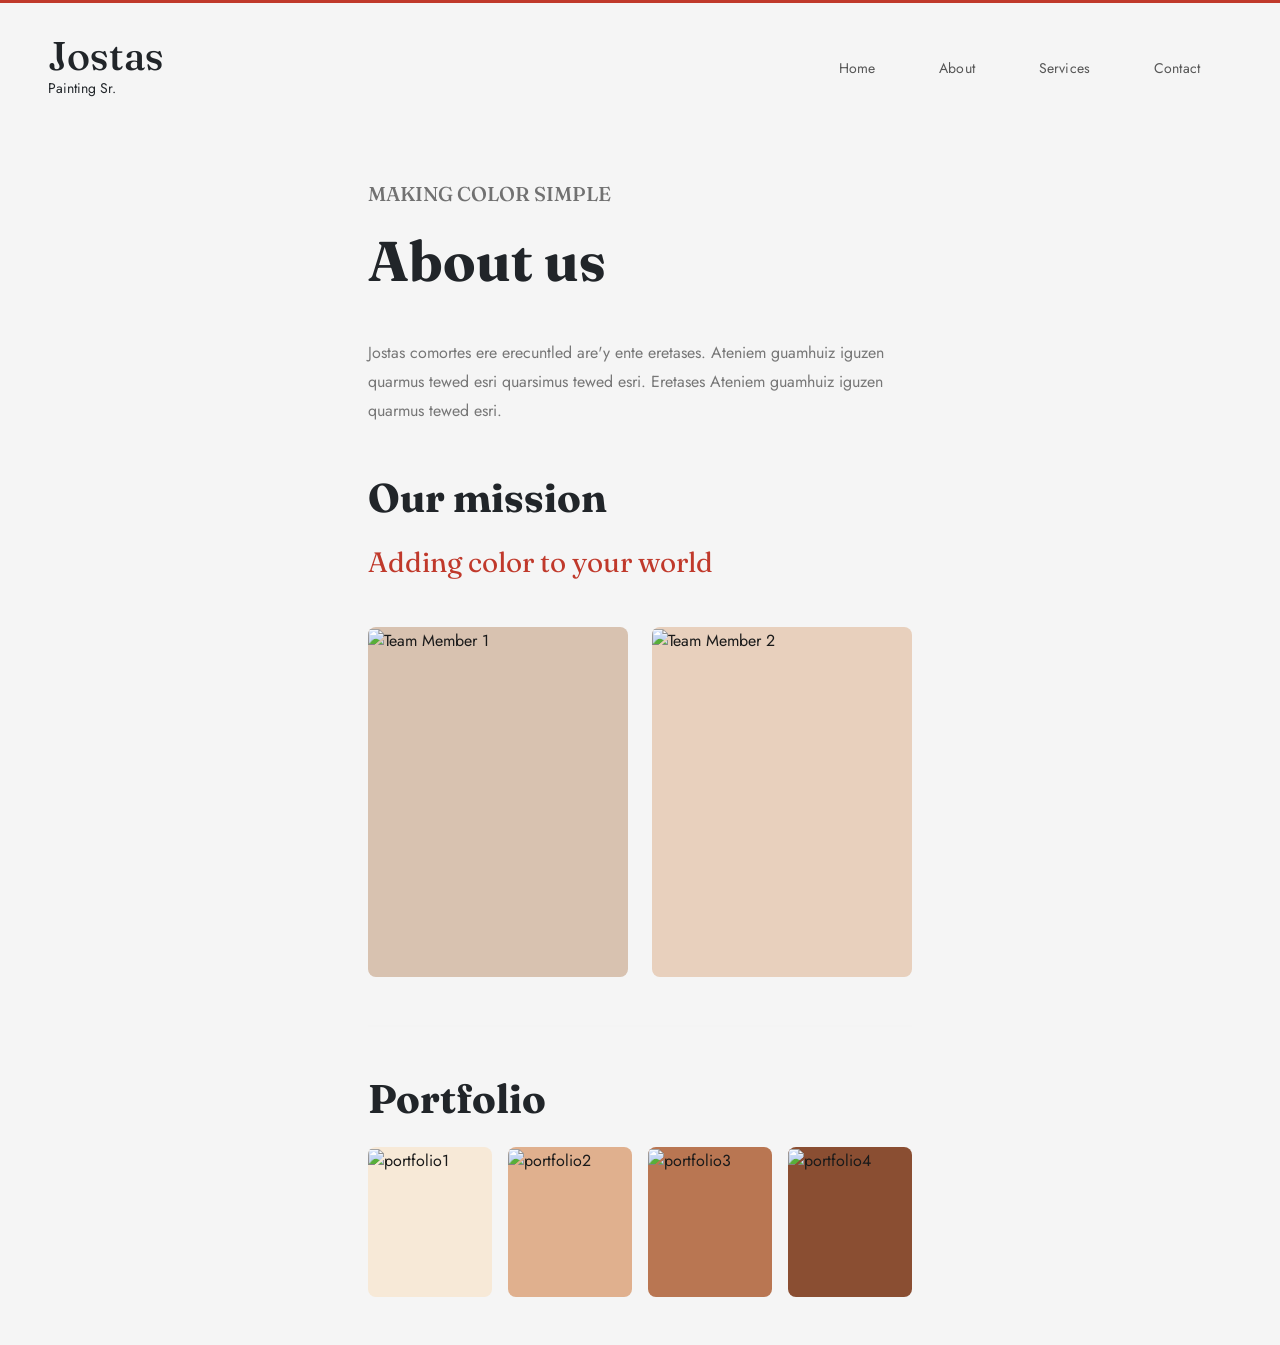
==== about.html @ 48e04987 "Major chnages to css and html" ====
<!DOCTYPE html>
<html lang="en">
<head>
    <meta charset="UTF-8">
    <meta name="viewport" content="width=device-width, initial-scale=1.0">
    <title>Document</title>
    <link href="https://cdn.jsdelivr.net/npm/bootstrap@5.3.3/dist/css/bootstrap.min.css" rel="stylesheet">
<link rel="preconnect" href="https://fonts.googleapis.com">
<link rel="preconnect" href="https://fonts.gstatic.com" crossorigin>
<link href="https://fonts.googleapis.com/css2?family=Fraunces:ital,opsz,wght@0,9..144,100..900;1,9..144,100..900&display=swap" rel="stylesheet">
<link rel="stylesheet" href="https://cdnjs.cloudflare.com/ajax/libs/font-awesome/6.5.0/css/all.min.css">
    <link rel="stylesheet" href="assets/css/styles.css">

</head>
<body>
    <nav class="navbar navbar-expand-lg bg-light p-4 px-5">
    <div class="container-fluid px-0">
        <a class="navbar-brand text-dark jostas-logo" href="#">
            <h1>Jostas <span>Painting Sr.</span></h1>
        </a>
        <button class="navbar-toggler" type="button" data-bs-toggle="collapse" data-bs-target="#navbarNavAltMarkup" aria-controls="navbarNavAltMarkup" aria-expanded="false" aria-label="Toggle navigation">
            <span class="navbar-toggler-icon"></span>
        </button>
        <div class="collapse navbar-collapse justify-content-end" id="navbarNavAltMarkup">
            <div class="navbar-nav">
                <a class="nav-link text-dark mx-3 opacity-75" href="index.html">Home</a>
                <a class="nav-link text-dark mx-3 opacity-75" aria-current="page" href="about.html">About</a>
                <a class="nav-link text-dark mx-3 opacity-75" href="services.html">Services</a>
                <a class="nav-link text-dark mx-3 opacity-75" href="services.html#contact">Contact</a>
            </div>
        </div>
    </div>
</nav>
 <div class="container-fluid py-5 page-content-container">
    <div class="row justify-content-center">
        <div class="col-lg-8 col-xl-6 px-5">
            
            <h5 class="text-uppercase mb-4" style="color: var(--bs-dark); opacity: 0.6;">Making color simple</h5>
            
            <h1 class="display-3 fw-bold text-dark mb-5">About us</h1>
            
            <p class="mb-5 text-secondary" style="line-height: 1.8;">
                Jostas comortes ere erecuntled are'y ente eretases. Ateniem guamhuiz iguzen quarmus tewed esri 
                quarsimus tewed esri. Eretases Ateniem guamhuiz iguzen quarmus tewed esri.
            </p>

            <h2 class="display-6 fw-bold text-dark mb-4">Our mission</h2>
            
            <h3 class="fw-normal text-secondary mb-5" style="color: var(--color-cta) !important;">
                Adding color to your world
            </h3>
            
            <div class="row g-4 mb-5">
                
                <div class="col-md-6">
                    <div class="team-photo-container rounded-3 overflow-hidden" style="height: 350px; background-color: #d8c2b0;">
                        <img src="/assets/images/Image11.jpg" alt="Team Member 1" class="img-fluid w-100 h-100 object-fit-cover">
                    </div>
                </div>
                
                <div class="col-md-6">
                    <div class="team-photo-container rounded-3 overflow-hidden" style="height: 350px; background-color: #e8d0bd;">
                        <img src="/assets/images/Image10.jpg" alt="Team Member 2" class="img-fluid w-100 h-100 object-fit-cover">
                    </div>
                </div>
            </div>

            <hr class="my-5" style="border-top: 2px solid #eee;">
            
            <h2 class="display-6 fw-bold text-dark mb-4">Portfolio</h2>

            <div class="row g-3">
                <div class="col-6 col-md-3">
                    <div class="portfolio-thumb-container rounded-3 overflow-hidden" style="height: 150px; background-color: #f7e9d7;"><img src="/assets/images/Image7.png" alt="portfolio1" class="img-fluid object-fit-cover"></div>
                </div>
                <div class="col-6 col-md-3">
                    <div class="portfolio-thumb-container rounded-3 overflow-hidden" style="height: 150px; background-color: #e0b08e;"><img src="/assets/images/Image4.png" alt="portfolio2" class="img-fluid object-fit-cover"></div>
                </div>
                <div class="col-6 col-md-3">
                    <div class="portfolio-thumb-container rounded-3 overflow-hidden" style="height: 150px; background-color: #b97652;"><img src="/assets/images/Image8.png" alt="portfolio3" class="img-fluid h-100 object-fit-cover"></div>
                </div>
                <div class="col-6 col-md-3">
                    <div class="portfolio-thumb-container rounded-3 overflow-hidden" style="height: 150px; background-color: #8a4e32;"><img src="/assets/images/Image6.png" alt="portfolio4" class="img-fluid h-100 object-fit-cover"></div>
                </div>
            </div>

        </div>
    </div>
</div>
<script src="https://cdn.jsdelivr.net/npm/bootstrap@5.3.3/dist/js/bootstrap.bundle.min.js"></script>
</body>
</html>
---- assets/css/styles.css ----
@import url('https://fonts.googleapis.com/css2?family=Fraunces:opsz,wght@9..144,400;9..144,700&family=Jost:wght@300;400;500&display=swap');

/* ─── Variables ─────────────────────────────────────────── */
:root {
    --bs-dark: #1a1a1a;
    --bs-light: #f5f5f5;
    --color-hero-bg: #2a2a2a;
    --color-cta: #c0392b;
}

/* ─── Base ───────────────────────────────────────────────── */
body {
    font-family: 'Jost', sans-serif;
    background-color: var(--bs-light);
    color: var(--bs-dark);
}

h1, h2, h3, h4, h5, h6, .display-3, .display-6 {
    font-family: 'Fraunces', serif;
}

.display-3 { font-size: 3.5rem; line-height: 1.1; }
.display-6 { font-size: 2.5rem; }
.fw-normal  { font-weight: 400 !important; }
.text-secondary { color: #777 !important; }

/* ─── Navbar ─────────────────────────────────────────────── */
.navbar {
    background-color: #f5f5f5 !important;
    border-top: 3px solid var(--color-cta);
}

.jostas-logo {
    font-family: 'Fraunces', serif;
    font-size: 1.5rem;
    font-weight: 700;
    line-height: 1;
}
.jostas-logo span {
    font-family: 'Jost', sans-serif;
    font-size: 0.875rem;
    font-weight: 400;
    display: block;
}

.nav-link {
    position: relative;
    padding: 8px 16px !important;
    border-radius: 8px;
    font-size: 14px;
    letter-spacing: 0.01em;
    color: #555 !important;
    opacity: 1 !important;
    transition: color 0.2s ease, background 0.2s ease;
}

.nav-link::after {
    content: '';
    position: absolute;
    bottom: -1px;
    left: 16px;
    right: 16px;
    height: 2px;
    background: var(--color-cta);
    border-radius: 2px;
    opacity: 0;
    transform: scaleX(0);
    transition: opacity 0.2s ease, transform 0.25s cubic-bezier(0.4, 0, 0.2, 1);
}

.nav-link:hover {
    color: var(--color-cta) !important;
    background: rgba(192, 57, 43, 0.06);
}

.nav-link:hover::after {
    opacity: 1;
    transform: scaleX(1);
}

.navbar-nav:has(.nav-link:hover) .nav-link:not(:hover)::after {
    opacity: 1;
    transform: scaleX(1);
    background: rgba(192, 57, 43, 0.2);
}

.navbar-nav:has(.nav-link:hover) .nav-link:not(:hover) {
    color: #999 !important;
}

/* ─── Hero ───────────────────────────────────────────────── */
.hero-section {
    background-color: var(--color-hero-bg);
    position: relative;
    overflow: hidden;
    min-height: 550px;
    color: var(--bs-light);
    padding: 0;
}

.hero-content {
    padding-left: clamp(40px, 8vw, 120px);
}

.hero-text-wrapper {
    z-index: 2;
    position: relative;
}

.hero-text-wrapper h1 {
    font-size: 4.5rem;
    font-weight: 700;
    line-height: 1.1;
    max-width: 450px;
}

.hero-eyebrow {
    font-family: 'Jost', sans-serif;
    font-size: 0.75rem;
    letter-spacing: 3px;
    text-transform: uppercase;
    color: rgba(255, 255, 255, 0.5);
    display: block;
    margin-bottom: 1rem;
}

.hero-sub {
    font-size: 1rem;
    color: rgba(255, 255, 255, 0.65);
    max-width: 380px;
    margin: 1.2rem 0 2rem;
    line-height: 1.7;
    font-weight: 300;
}

.hero-image-container {
    position: absolute;
    right: 0;
    top: 0;
    bottom: 0;
    width: 50%;
    z-index: 1;
}
.hero-image-container img {
    width: 100%;
    height: 100%;
    object-fit: cover;
    opacity: 0.9;
}

/* ─── CTA Button ─────────────────────────────────────────── */
.cta-button-custom {
    background-color: var(--color-cta) !important;
    border-color: var(--color-cta) !important;
    color: var(--bs-light) !important;
    padding: 15px 30px;
    font-weight: 600;
    border-radius: 15px;
    width: fit-content;
}
.cta-button-custom:hover {
    background-color: #922b21 !important;
    border-color: #922b21 !important;
}

/* ─── Service Cards ──────────────────────────────────────── */
.services-cards-section {
    max-width: 1400px;
    margin-left: auto;
    margin-right: auto;
}

.service-card {
    background-color: #1a1a1a !important;
    border: none !important;
    transition: transform 0.3s ease, box-shadow 0.3s ease;
    min-height: 150px;
}

.service-card,
.service-card .card-body,
.service-card * {
    border: none !important;
}

.service-card:hover {
    transform: translateY(-6px);
    box-shadow: 0 16px 32px rgba(0, 0, 0, 0.25) !important;
}

.card-icon {
    width: 44px;
    height: 44px;
    background-color: var(--color-cta);
    border-radius: 50%;
    display: flex;
    align-items: center;
    justify-content: center;
    color: white;
    font-size: 16px;
    margin: 0 auto;
}

.card-title {
    font-size: 0.85rem;
    letter-spacing: 1.5px;
    color: #f5f5f5 !important;
}

/* ─── Stats ──────────────────────────────────────────────── */
.stat-number {
    font-family: 'Fraunces', serif;
    font-size: 2.5rem;
    font-weight: 700;
    color: var(--color-cta);
    margin: 0;
    line-height: 1;
}

.stat-label {
    font-size: 0.75rem;
    letter-spacing: 1.5px;
    text-transform: uppercase;
    color: #888;
    margin: 4px 0 0;
}

/* ─── Portfolio ──────────────────────────────────────────── */
.portfolio-image-container {
    overflow: hidden;
}
.portfolio-image-container img {
    object-fit: cover;
}

/* ─── Services Page Blocks ───────────────────────────────── */
.service-block {
    transition: box-shadow 0.3s;
    height: 160px;
    width: 100%;
    border-radius: 7px;
}
.service-block:hover {
    box-shadow: 0 0 10px rgba(0, 0, 0, 0.08);
}

.icon-placeholder {
    width: 30px;
    height: 30px;
    line-height: 30px;
    margin: 0 auto;
    border: 1px solid var(--color-cta);
    color: var(--color-cta);
    border-radius: 5px;
}

/* ─── Contact Form ───────────────────────────────────────── */
.form-control, .form-select {
    border-radius: 5px !important;
}

/* ─── Social Buttons ─────────────────────────────────────── */
.social-links {
    display: flex;
    gap: 15px;
    margin-top: 20px;
}

.social-btn {
    display: flex;
    align-items: center;
    justify-content: center;
    width: 45px;
    height: 45px;
    border-radius: 50%;
    background-color: #1a1a1a;
    color: white;
    font-size: 20px;
    text-decoration: none;
    transition: all 0.3s ease;
}
.social-btn:hover {
    background-color: var(--color-cta);
    border: 2px solid var(--color-cta);
}

/* ─── Page Content ───────────────────────────────────────── */
.page-content-container {
    background-color: var(--bs-light);
}

.team-photo-container img,
.portfolio-thumb-container img {
    object-fit: cover;
}

/* ─── Learn More Link ────────────────────────────────────── */
.learn-more-link {
    font-size: 0.875rem;
    font-weight: 500;
    color: var(--color-cta);
    text-decoration: none;
    position: relative;
    padding-bottom: 2px;
}

/* ─── Responsive ─────────────────────────────────────────── */
@media (max-width: 768px) {
    .hero-content {
        padding-left: 30px;
        padding-right: 30px;
    }
    .hero-text-wrapper h1 {
        font-size: 3rem;
    }
}
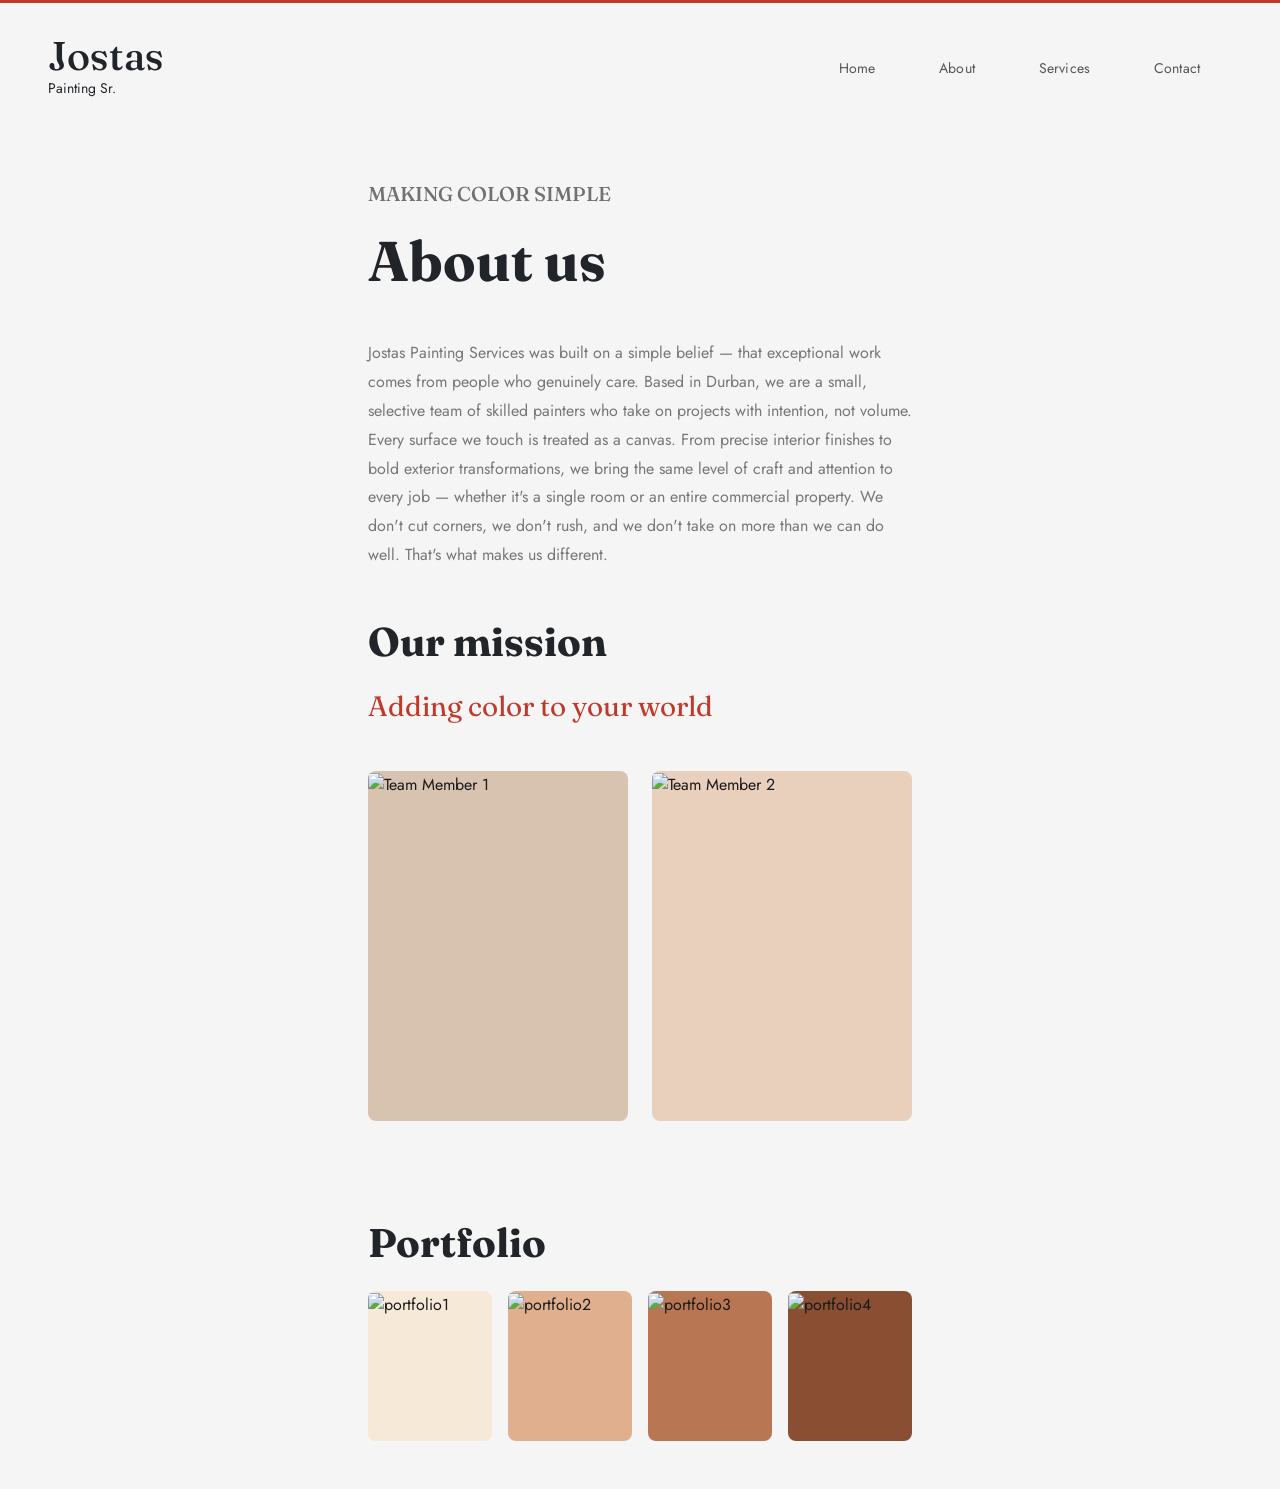
==== commit 3e042c4d: "Text change to about.html" ====
--- a/about.html
+++ b/about.html
@@ -40,8 +40,9 @@
             <h1 class="display-3 fw-bold text-dark mb-5">About us</h1>
             
             <p class="mb-5 text-secondary" style="line-height: 1.8;">
-                Jostas comortes ere erecuntled are'y ente eretases. Ateniem guamhuiz iguzen quarmus tewed esri 
-                quarsimus tewed esri. Eretases Ateniem guamhuiz iguzen quarmus tewed esri.
+                Jostas Painting Services was built on a simple belief — that exceptional work comes from people who genuinely care. Based in Durban, we are a small, selective team of skilled painters who take on projects with intention, not volume.
+                Every surface we touch is treated as a canvas. From precise interior finishes to bold exterior transformations, we bring the same level of craft and attention to every job — whether it's a single room or an entire commercial property.
+                We don't cut corners, we don't rush, and we don't take on more than we can do well. That's what makes us different.
             </p>
 
             <h2 class="display-6 fw-bold text-dark mb-4">Our mission</h2>
